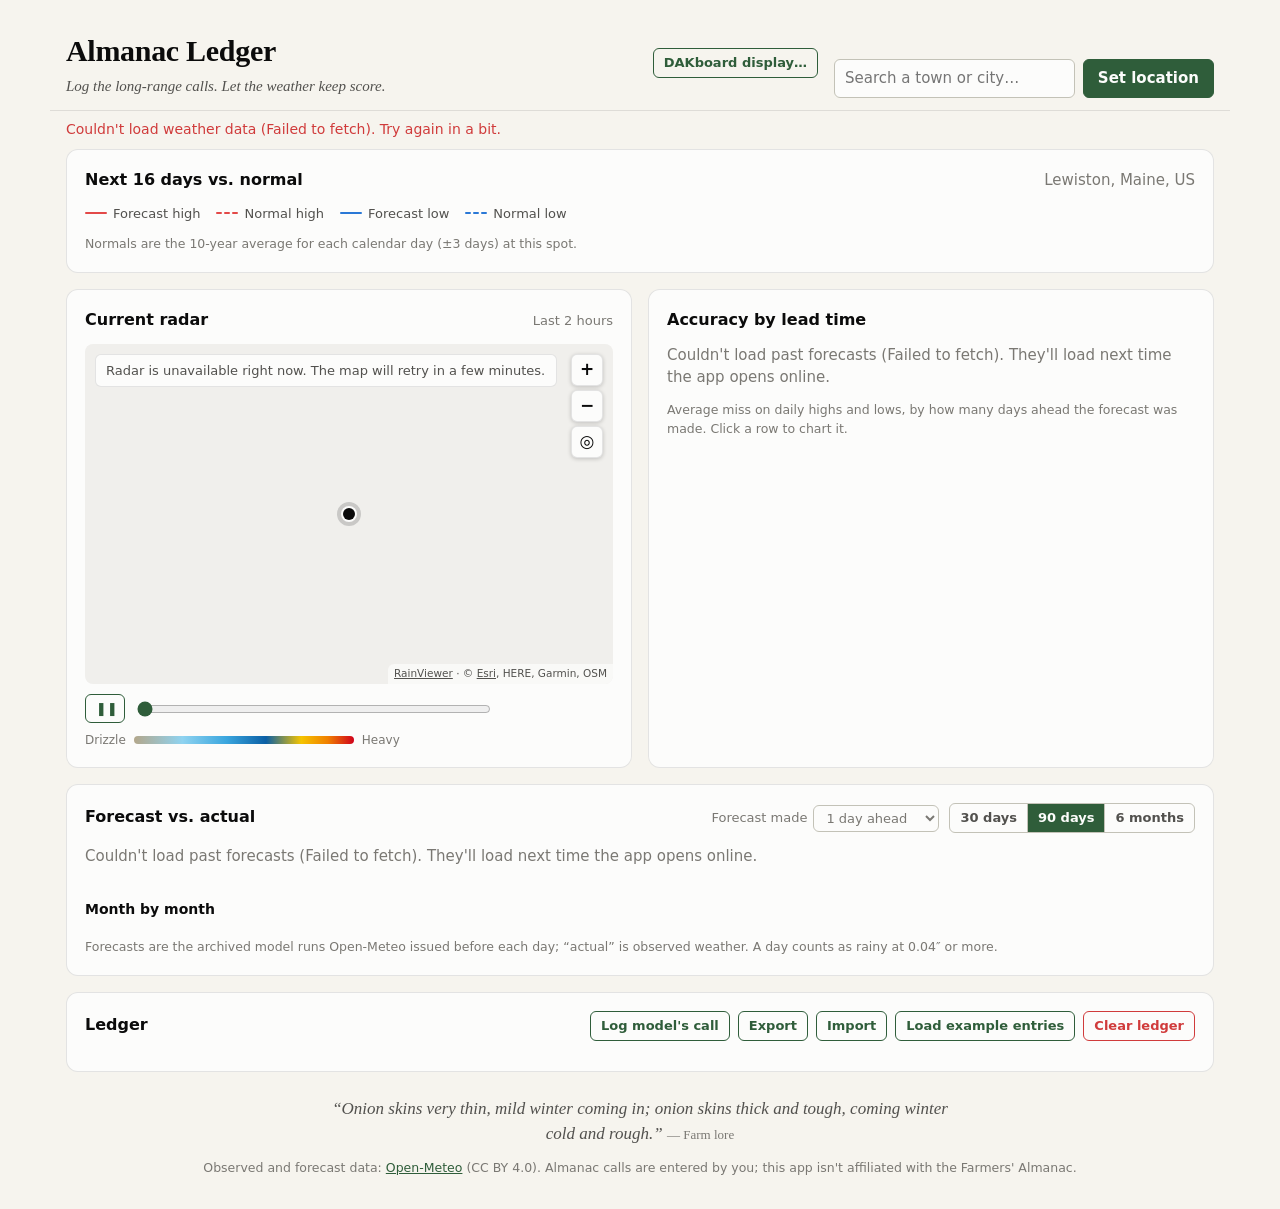
==== index.html @ 578a4329 "Publish site 2026-09-27 01:45" ====
<!doctype html>
<html lang="en">
<head>
  <meta charset="utf-8">
  <meta name="viewport" content="width=device-width, initial-scale=1">
  <title>Almanac Ledger</title>
  <!-- Scripts only from this app; data and images only from the weather, radar and map services it uses. -->
  <meta http-equiv="Content-Security-Policy" content="default-src 'none'; script-src 'self'; style-src 'self' 'unsafe-inline'; img-src 'self' data: https://*.rainviewer.com https://services.arcgisonline.com; connect-src 'self' https://*.open-meteo.com https://api.rainviewer.com; manifest-src 'self'; worker-src 'self'; base-uri 'none'; form-action 'none'; object-src 'none'">
  <meta name="theme-color" content="#2f5d3a">
  <link rel="manifest" href="manifest.webmanifest">
  <link rel="icon" type="image/png" href="icons/favicon-32.png">
  <link rel="stylesheet" href="css/styles.css">
</head>
<body>
  <header class="top">
    <div class="brand">
      <h1>Almanac Ledger</h1>
      <p class="tagline">Log the long-range calls. Let the weather keep score.</p>
    </div>
    <button type="button" id="open-display" class="ghost small top-link">DAKboard display…</button>
    <form id="loc-form" class="loc" autocomplete="off">
      <input id="loc-input" type="search" placeholder="Search a town or city…" aria-label="Location">
      <button type="submit">Set location</button>
      <ul id="loc-results" class="loc-results" hidden></ul>
    </form>
  </header>

  <p id="status" class="status" role="status"></p>

  <main class="grid">
    <section class="card span-2" aria-labelledby="fc-title">
      <div class="card-head">
        <h2 id="fc-title">Next 16 days vs. normal</h2>
        <span id="loc-name" class="muted"></span>
      </div>
      <div id="fc-legend" class="legend"></div>
      <div id="fc-chart" class="chart"></div>
      <p class="fine">Normals are the 10-year average for each calendar day (±3 days) at this spot.</p>
    </section>

    <section class="card" aria-labelledby="radar-title">
      <div class="card-head">
        <h2 id="radar-title">Current radar</h2>
        <span class="muted small">Last 2 hours</span>
      </div>
      <div id="radar"></div>
    </section>

    <section class="card" aria-labelledby="lead-title">
      <div class="card-head">
        <h2 id="lead-title">Accuracy by lead time</h2>
        <span id="lead-range" class="muted small"></span>
      </div>
      <div id="lead-table"></div>
      <p class="fine">Average miss on daily highs and lows, by how many days ahead the forecast was made. Click a row to chart it.</p>
    </section>

    <section class="card span-2" aria-labelledby="va-title">
      <div class="card-head">
        <h2 id="va-title">Forecast vs. actual</h2>
        <div class="va-controls">
          <label class="muted small">Forecast made
            <select id="va-lead" aria-label="Days ahead the forecast was made"></select>
          </label>
          <div class="seg" id="va-range" role="group" aria-label="Time range">
            <button type="button" data-days="30">30 days</button>
            <button type="button" data-days="90">90 days</button>
            <button type="button" data-days="all">6 months</button>
          </div>
        </div>
      </div>
      <div id="va-tiles" class="tiles"></div>
      <div id="va-legend" class="legend"></div>
      <div id="va-chart" class="chart"></div>
      <h3 class="sub-head">Month by month</h3>
      <div id="va-months" class="table-wrap"></div>
      <p class="fine">Forecasts are the archived model runs Open-Meteo issued before each day; “actual” is observed weather. A day counts as rainy at 0.04″ or more.</p>
    </section>

    <section class="card span-2" aria-labelledby="ledger-title">
      <div class="card-head">
        <h2 id="ledger-title">Ledger</h2>
        <div class="head-actions">
          <button type="button" id="log-model" class="ghost small" title="Snapshot the model's current call for days 1–7 and 8–14 so it gets scored later">Log model's call</button>
          <button type="button" id="export" class="ghost small">Export</button>
          <button type="button" id="import" class="ghost small">Import</button>
          <input type="file" id="import-file" accept=".json,application/json" hidden>
          <button type="button" id="load-example" class="ghost small">Load example entries</button>
          <button type="button" id="clear-all" class="ghost small danger">Clear ledger</button>
        </div>
      </div>
      <div id="ledger" class="table-wrap"></div>
    </section>
  </main>

  <footer class="foot">
    <blockquote id="lore" class="lore"></blockquote>
    <p class="fine">Observed and forecast data: <a href="https://open-meteo.com/" target="_blank" rel="noopener">Open-Meteo</a> (CC BY 4.0).
      Almanac calls are entered by you; this app isn't affiliated with the Farmers' Almanac.</p>
  </footer>

  <div id="tooltip" class="tooltip" hidden></div>

  <dialog id="display-dialog" class="dialog" aria-labelledby="dd-title">
    <h2 id="dd-title">DAKboard display</h2>
    <p class="fine">Builds the address for a wall display of <span id="dd-place"></span>. In DAKboard, add a
      <strong>Website/iframe</strong> block to a Custom Screen and paste this address in.</p>
    <fieldset class="dd-panels">
      <legend>Panels</legend>
      <label><input type="checkbox" value="radar" checked> Radar</label>
      <label><input type="checkbox" value="forecast"> Next 16 days</label>
      <label><input type="checkbox" value="accuracy" checked> Forecast accuracy</label>
      <label><input type="checkbox" value="actual" checked> Forecast vs. actual</label>
    </fieldset>
    <div class="dd-grid">
      <label>Background
        <select id="dd-theme">
          <option value="auto">Match system</option>
          <option value="dark" selected>Dark</option>
          <option value="light">Light</option>
          <option value="transparent">See-through (over your DAKboard background)</option>
        </select>
      </label>
      <label>Forecast made
        <select id="dd-lead"></select>
      </label>
      <label>Accuracy period
        <select id="dd-days">
          <option value="14">Last 14 days</option>
          <option value="30" selected>Last 30 days</option>
          <option value="60">Last 60 days</option>
          <option value="90">Last 90 days</option>
        </select>
      </label>
      <label>Radar view
        <select id="dd-zoom">
          <option value="5">Wide</option>
          <option value="6" selected>Regional</option>
          <option value="7">Close</option>
        </select>
      </label>
    </div>
    <label class="dd-url-label">Address
      <textarea id="dd-url" rows="3" readonly spellcheck="false"></textarea>
    </label>
    <p id="dd-note" class="fine"></p>
    <div class="dd-actions">
      <button type="button" id="dd-copy">Copy address</button>
      <button type="button" id="dd-preview" class="ghost">Preview</button>
      <button type="button" id="dd-close" class="ghost">Close</button>
    </div>
  </dialog>

  <script src="js/config.js"></script>
  <script src="js/dates.js"></script>
  <script src="js/weather.js"></script>
  <script src="js/scoring.js"></script>
  <script src="js/chart.js"></script>
  <script src="js/radar.js"></script>
  <script src="js/verify.js"></script>
  <script src="js/app.js"></script>
</body>
</html>
---- css/styles.css ----
:root {
  color-scheme: light;
  --page: #f6f4ee;
  --surface: #fcfcfb;
  --text-1: #0b0b0b;
  --text-2: #52514e;
  --muted: #7a7873;
  --grid: #e1e0d9;
  --axis: #c3c2b7;
  --border: rgba(11, 11, 11, 0.10);
  --accent: #2f5d3a;
  --s1: #2a78d6; /* Farmers' Almanac */
  --s2: #eb6834; /* My call */
  --s3: #1baf7a; /* Folklore */
  --s4: #eda100; /* Model */
  --warm: #e34948;
  --cool: #2a78d6;
  --wet: #199e70;
  --dry: #c98500;
  --good: #006300;
  --bad: #d03b3b;
  --neutral: #f0efec;
}
@media (prefers-color-scheme: dark) {
  :root:not([data-theme="light"]) {
    color-scheme: dark;
    --page: #0d0d0d;
    --surface: #1a1a19;
    --text-1: #ffffff;
    --text-2: #c3c2b7;
    --muted: #898781;
    --grid: #2c2c2a;
    --axis: #383835;
    --border: rgba(255, 255, 255, 0.10);
    --accent: #7fbf8c;
    --s1: #3987e5;
    --s2: #d95926;
    --s3: #199e70;
    --s4: #c98500;
    --warm: #e66767;
    --cool: #3987e5;
    --wet: #199e70;
    --dry: #c98500;
    --good: #0ca30c;
    --bad: #e66767;
    --neutral: #383835;
  }
}
:root[data-theme="dark"] {
  color-scheme: dark;
  --page: #0d0d0d;
  --surface: #1a1a19;
  --text-1: #ffffff;
  --text-2: #c3c2b7;
  --muted: #898781;
  --grid: #2c2c2a;
  --axis: #383835;
  --border: rgba(255, 255, 255, 0.10);
  --accent: #7fbf8c;
  --s1: #3987e5;
  --s2: #d95926;
  --s3: #199e70;
  --s4: #c98500;
  --warm: #e66767;
  --cool: #3987e5;
  --wet: #199e70;
  --dry: #c98500;
  --good: #0ca30c;
  --bad: #e66767;
  --neutral: #383835;
}

* { box-sizing: border-box; }
body {
  margin: 0;
  background: var(--page);
  color: var(--text-1);
  font: 15px/1.5 system-ui, -apple-system, "Segoe UI", sans-serif;
}
a { color: var(--accent); }
h1, h2, h3 { margin: 0; }
h1 { font-family: Georgia, "Times New Roman", serif; font-size: 30px; letter-spacing: -0.01em; }
h2 { font-size: 16px; }
h3 { font-size: 14px; }
.muted { color: var(--muted); }
.small { font-size: 13px; }
.fine { color: var(--muted); font-size: 12.5px; margin: 12px 0 0; }
.nowrap { white-space: nowrap; }

/* Header */
.top {
  display: flex; flex-wrap: wrap; gap: 16px; align-items: flex-end; justify-content: space-between;
  max-width: 1180px; margin: 0 auto; padding: 28px 16px 12px;
  border-bottom: 1px solid var(--border);
}
.tagline { margin: 2px 0 0; color: var(--text-2); font-style: italic; font-family: Georgia, serif; }
.loc { position: relative; display: flex; gap: 8px; flex: 0 1 380px; }
.loc input { flex: 1; min-width: 0; }
.loc-results {
  position: absolute; top: calc(100% + 4px); left: 0; right: 0; z-index: 10;
  list-style: none; margin: 0; padding: 4px;
  background: var(--surface); border: 1px solid var(--border); border-radius: 8px;
  box-shadow: 0 8px 24px rgba(0, 0, 0, 0.12);
}
.loc-results li { padding: 0; }
.loc-results li.muted { padding: 6px 10px; }
.loc-results button { width: 100%; text-align: left; background: none; color: var(--text-1); border: 0; padding: 6px 10px; }
.loc-results button:hover { background: var(--neutral); }

/* Controls */
input, select, button { font: inherit; color: inherit; }
input, select {
  padding: 7px 10px; border-radius: 6px;
  border: 1px solid var(--axis); background: var(--surface); width: 100%;
}
button {
  padding: 7px 14px; border-radius: 6px; border: 1px solid var(--accent);
  background: var(--accent); color: var(--surface); cursor: pointer; font-weight: 600;
}
button.ghost { background: transparent; color: var(--accent); }
button.small { padding: 4px 10px; font-size: 13px; }
button.danger { border-color: var(--bad); color: var(--bad); }
button.icon { background: none; border: 0; color: var(--muted); font-size: 18px; line-height: 1; padding: 2px 6px; }
button.icon:hover { color: var(--bad); }
button:focus-visible, input:focus-visible, select:focus-visible { outline: 2px solid var(--accent); outline-offset: 2px; }

.status { max-width: 1180px; margin: 0 auto; padding: 8px 16px 0; min-height: 30px; color: var(--text-2); font-size: 14px; }
.status.error { color: var(--bad); }

/* Layout */
.grid {
  max-width: 1180px; margin: 0 auto; padding: 8px 16px 24px;
  display: grid; grid-template-columns: repeat(2, minmax(0, 1fr)); gap: 16px;
}
.span-2 { grid-column: span 2; }
.card {
  background: var(--surface); border: 1px solid var(--border); border-radius: 12px; padding: 18px;
  min-width: 0;
}
.card > h2, .card-head { margin-bottom: 12px; }
.card-head { display: flex; flex-wrap: wrap; gap: 8px; justify-content: space-between; align-items: baseline; }
.head-actions { display: flex; flex-wrap: wrap; gap: 8px; }

/* Chart */
.legend { display: flex; flex-wrap: wrap; gap: 6px 16px; font-size: 13px; color: var(--text-2); margin-bottom: 6px; }
.key { display: inline-flex; align-items: center; gap: 6px; }
.chart { width: 100%; }
.chart svg { display: block; width: 100%; height: auto; }
.chart .grid { stroke: var(--grid); stroke-width: 1; }
.chart .tick { fill: var(--muted); font-size: 11px; font-variant-numeric: tabular-nums; }
.chart .end-label { fill: var(--text-2); font-size: 12px; font-weight: 600; }
.chart .cross { stroke: var(--axis); stroke-width: 1; }
.chart .dot { stroke: var(--surface); stroke-width: 2; }
.tooltip {
  position: fixed; z-index: 20; pointer-events: none;
  background: var(--surface); color: var(--text-1); border: 1px solid var(--border); border-radius: 8px;
  padding: 8px 10px; font-size: 13px; box-shadow: 0 6px 20px rgba(0, 0, 0, 0.15); min-width: 180px;
}

/* Radar */
.radar-map {
  position: relative; height: 340px; overflow: hidden; border-radius: 8px;
  background: var(--neutral); cursor: grab; touch-action: none; user-select: none;
}
.radar-map.dragging { cursor: grabbing; }
.radar-pane, .radar-layer { position: absolute; inset: 0; }
.radar-layer img { position: absolute; width: 256px; height: 256px; max-width: none; }
.radar-frame { opacity: 0; }
.radar-frame.on { opacity: 0.8; }
.radar-pin {
  position: absolute; width: 12px; height: 12px; margin: -6px 0 0 -6px; border-radius: 50%;
  background: var(--text-1); box-shadow: 0 0 0 2px var(--surface), 0 0 0 6px rgba(127, 127, 127, 0.35);
}
.radar-zoom { position: absolute; top: 10px; right: 10px; display: flex; flex-direction: column; gap: 4px; }
.radar-zoom button {
  width: 32px; height: 32px; padding: 0; font-size: 17px; line-height: 1;
  background: var(--surface); color: var(--text-1); border: 1px solid var(--border);
  box-shadow: 0 1px 4px rgba(0, 0, 0, 0.2);
}
.radar-attrib {
  position: absolute; right: 0; bottom: 0; padding: 2px 6px; font-size: 10.5px; white-space: nowrap;
  background: color-mix(in srgb, var(--surface) 80%, transparent); color: var(--text-2); border-top-left-radius: 6px;
}
.radar-attrib a { color: inherit; }
.radar-note {
  position: absolute; left: 10px; right: 56px; top: 10px; margin: 0; padding: 6px 10px; font-size: 13px;
  background: var(--surface); color: var(--text-2); border-radius: 6px; border: 1px solid var(--border);
}
.radar-bar { display: flex; align-items: center; gap: 10px; margin-top: 10px; }
.radar-bar input[type=range] { flex: 1; padding: 0; border: 0; background: none; accent-color: var(--accent); }
.radar-play { width: 40px; flex: none; }
.radar-time { flex: none; min-width: 110px; text-align: right; font-variant-numeric: tabular-nums; }
.radar-legend { display: flex; align-items: center; gap: 8px; margin-top: 8px; font-size: 12px; color: var(--muted); }
.radar-legend .ramp {
  flex: 1; max-width: 220px; height: 8px; border-radius: 4px;
  /* Sampled from RainViewer's "Universal Blue" tiles: tan drizzle → blues → yellow → red */
  background: linear-gradient(90deg, #b3a78b, #8fd3f0 22%, #3aa6de 42%, #0b5fa5 60%, #f5c400 76%, #f08000 88%, #d0021b);
}
.radar-map:focus-visible { outline: 2px solid var(--accent); outline-offset: 2px; }

/* Source chips (ledger) */
.src { display: inline-flex; align-items: center; gap: 7px; white-space: nowrap; }
.src i { width: 10px; height: 10px; border-radius: 3px; display: inline-block; flex: none; }

/* Accuracy by lead time */
.lead-row {
  display: grid; grid-template-columns: 96px 1fr 52px; align-items: center; gap: 2px 10px;
  width: 100%; padding: 7px 8px; margin: 0; text-align: left; font-weight: 400;
  background: none; color: var(--text-1); border: 0; border-radius: 6px;
}
.lead-row:hover { background: var(--neutral); }
.lead-row.on { background: var(--neutral); box-shadow: inset 3px 0 0 var(--accent); }
.lead-name { font-size: 13px; white-space: nowrap; }
.lead-bar { position: relative; height: 10px; background: var(--neutral); border-radius: 5px; }
.lead-row.on .lead-bar, .lead-row:hover .lead-bar { background: var(--surface); }
.lead-bar i { position: absolute; left: 0; top: 0; bottom: 0; border-radius: 5px; background: var(--s1); }
.lead-row strong { font-variant-numeric: tabular-nums; text-align: right; }
.lead-row .small { grid-column: 2 / -1; white-space: nowrap; }

/* Forecast vs. actual */
.va-controls { display: flex; flex-wrap: wrap; align-items: center; gap: 10px; }
.va-controls label { display: inline-flex; align-items: center; gap: 6px; }
.va-controls select { width: auto; padding: 4px 8px; }
.seg { display: inline-flex; border: 1px solid var(--axis); border-radius: 6px; overflow: hidden; }
.seg button {
  background: none; color: var(--text-2); border: 0; border-radius: 0; padding: 4px 10px; font-size: 13px; font-weight: 600;
}
.seg button + button { border-left: 1px solid var(--axis); }
.seg button[aria-pressed="true"] { background: var(--accent); color: var(--surface); }
.tiles { display: grid; grid-template-columns: repeat(auto-fit, minmax(118px, 1fr)); gap: 10px; margin-bottom: 14px; }
.tile { display: flex; flex-direction: column; gap: 2px; padding: 10px 12px; border: 1px solid var(--grid); border-radius: 8px; }
.tile-label { font-size: 12px; color: var(--muted); }
.tile-value { font-size: 22px; font-weight: 700; }
.tile-detail { font-size: 12px; color: var(--text-2); }
.sub-head { margin: 18px 0 6px; font-size: 14px; }
table.num td:not(:first-child), table.num th:not(:first-child) { text-align: right; font-variant-numeric: tabular-nums; }
table.num td { padding: 6px 8px; }

/* Ledger */
.table-wrap { overflow-x: auto; }
table { width: 100%; border-collapse: collapse; font-size: 13.5px; }
th { text-align: left; color: var(--muted); font-weight: 600; font-size: 12px; border-bottom: 1px solid var(--axis); padding: 6px 8px; }
td { border-bottom: 1px solid var(--grid); padding: 8px; vertical-align: top; }
.badge { display: inline-block; white-space: nowrap; font-size: 12px; font-weight: 600; padding: 2px 8px; border-radius: 999px; background: var(--neutral); color: var(--text-2); }
.badge.good { color: var(--good); }
.badge.bad { color: var(--bad); }
.badge.part { color: var(--text-1); }
.badge.live { color: var(--accent); }
.empty-note { color: var(--muted); margin: 0; }

/* Footer */
.foot { max-width: 1180px; margin: 0 auto; padding: 0 16px 32px; text-align: center; }
.lore { margin: 0 auto; max-width: 640px; font-family: Georgia, serif; font-style: italic; color: var(--text-2); font-size: 17px; }
.lore cite { font-style: normal; font-size: 13px; color: var(--muted); }

@media (max-width: 760px) {
  .grid { grid-template-columns: minmax(0, 1fr); }
  .span-2 { grid-column: auto; }
  .loc { flex-basis: 100%; }
  h1 { font-size: 26px; }
}

/* DAKboard display setup */
.top-link { align-self: center; margin-left: auto; }
.dialog {
  width: min(560px, calc(100vw - 32px)); padding: 20px 22px; border: 1px solid var(--border); border-radius: 12px;
  background: var(--surface); color: var(--text-1); box-shadow: 0 20px 60px rgba(0, 0, 0, 0.35);
}
.dialog::backdrop { background: rgba(0, 0, 0, 0.45); }
.dialog h2 { margin-bottom: 4px; }
.dd-panels { border: 1px solid var(--grid); border-radius: 8px; padding: 8px 12px 10px; margin: 12px 0; display: flex; flex-wrap: wrap; gap: 6px 18px; }
.dd-panels legend { font-size: 12px; color: var(--muted); padding: 0 4px; }
.dd-panels label { display: inline-flex; align-items: center; gap: 6px; font-size: 14px; }
.dd-panels input { width: auto; }
.dd-grid { display: grid; grid-template-columns: 1fr 1fr; gap: 10px 12px; }
.dd-grid label, .dd-url-label { display: flex; flex-direction: column; gap: 4px; font-size: 13px; color: var(--text-2); }
.dd-url-label { margin-top: 12px; }
.dd-url-label textarea {
  font: 12px/1.4 ui-monospace, Consolas, monospace; resize: none; padding: 8px 10px; border-radius: 6px;
  border: 1px solid var(--axis); background: var(--page); color: var(--text-1); word-break: break-all;
}
.dd-actions { display: flex; gap: 8px; justify-content: flex-end; margin-top: 12px; }
button:disabled { opacity: 0.45; cursor: not-allowed; }
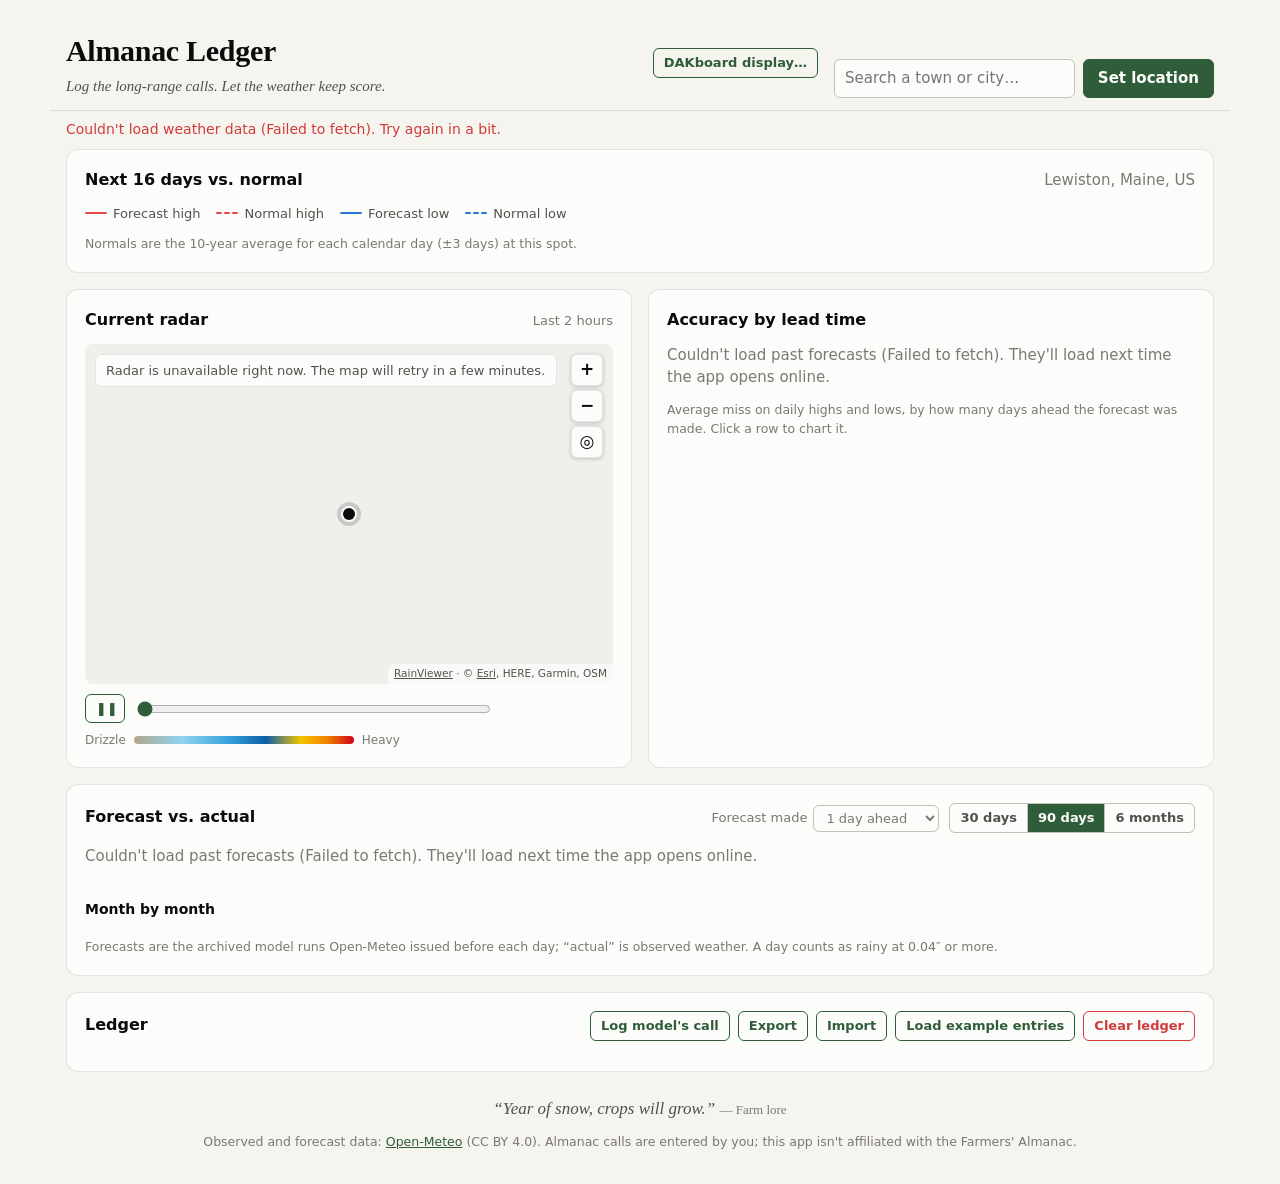
==== commit 25c40d8d: "Publish site 2026-09-28 23:06" ====
--- a/index.html
+++ b/index.html
@@ -104,14 +104,8 @@
   <dialog id="display-dialog" class="dialog" aria-labelledby="dd-title">
     <h2 id="dd-title">DAKboard display</h2>
     <p class="fine">Builds the address for a wall display of <span id="dd-place"></span>. In DAKboard, add a
-      <strong>Website/iframe</strong> block to a Custom Screen and paste this address in.</p>
-    <fieldset class="dd-panels">
-      <legend>Panels</legend>
-      <label><input type="checkbox" value="radar" checked> Radar</label>
-      <label><input type="checkbox" value="forecast"> Next 16 days</label>
-      <label><input type="checkbox" value="accuracy" checked> Forecast accuracy</label>
-      <label><input type="checkbox" value="actual" checked> Forecast vs. actual</label>
-    </fieldset>
+      <strong>Website/iframe</strong> block to a Custom Screen and paste this address in. The display shows two panels:
+      the looping radar, and forecast vs. actual for the last 30 days.</p>
     <div class="dd-grid">
       <label>Background
         <select id="dd-theme">
@@ -123,14 +117,6 @@
       </label>
       <label>Forecast made
         <select id="dd-lead"></select>
-      </label>
-      <label>Accuracy period
-        <select id="dd-days">
-          <option value="14">Last 14 days</option>
-          <option value="30" selected>Last 30 days</option>
-          <option value="60">Last 60 days</option>
-          <option value="90">Last 90 days</option>
-        </select>
       </label>
       <label>Radar view
         <select id="dd-zoom">
--- a/css/styles.css
+++ b/css/styles.css
@@ -268,10 +268,6 @@
 }
 .dialog::backdrop { background: rgba(0, 0, 0, 0.45); }
 .dialog h2 { margin-bottom: 4px; }
-.dd-panels { border: 1px solid var(--grid); border-radius: 8px; padding: 8px 12px 10px; margin: 12px 0; display: flex; flex-wrap: wrap; gap: 6px 18px; }
-.dd-panels legend { font-size: 12px; color: var(--muted); padding: 0 4px; }
-.dd-panels label { display: inline-flex; align-items: center; gap: 6px; font-size: 14px; }
-.dd-panels input { width: auto; }
 .dd-grid { display: grid; grid-template-columns: 1fr 1fr; gap: 10px 12px; }
 .dd-grid label, .dd-url-label { display: flex; flex-direction: column; gap: 4px; font-size: 13px; color: var(--text-2); }
 .dd-url-label { margin-top: 12px; }
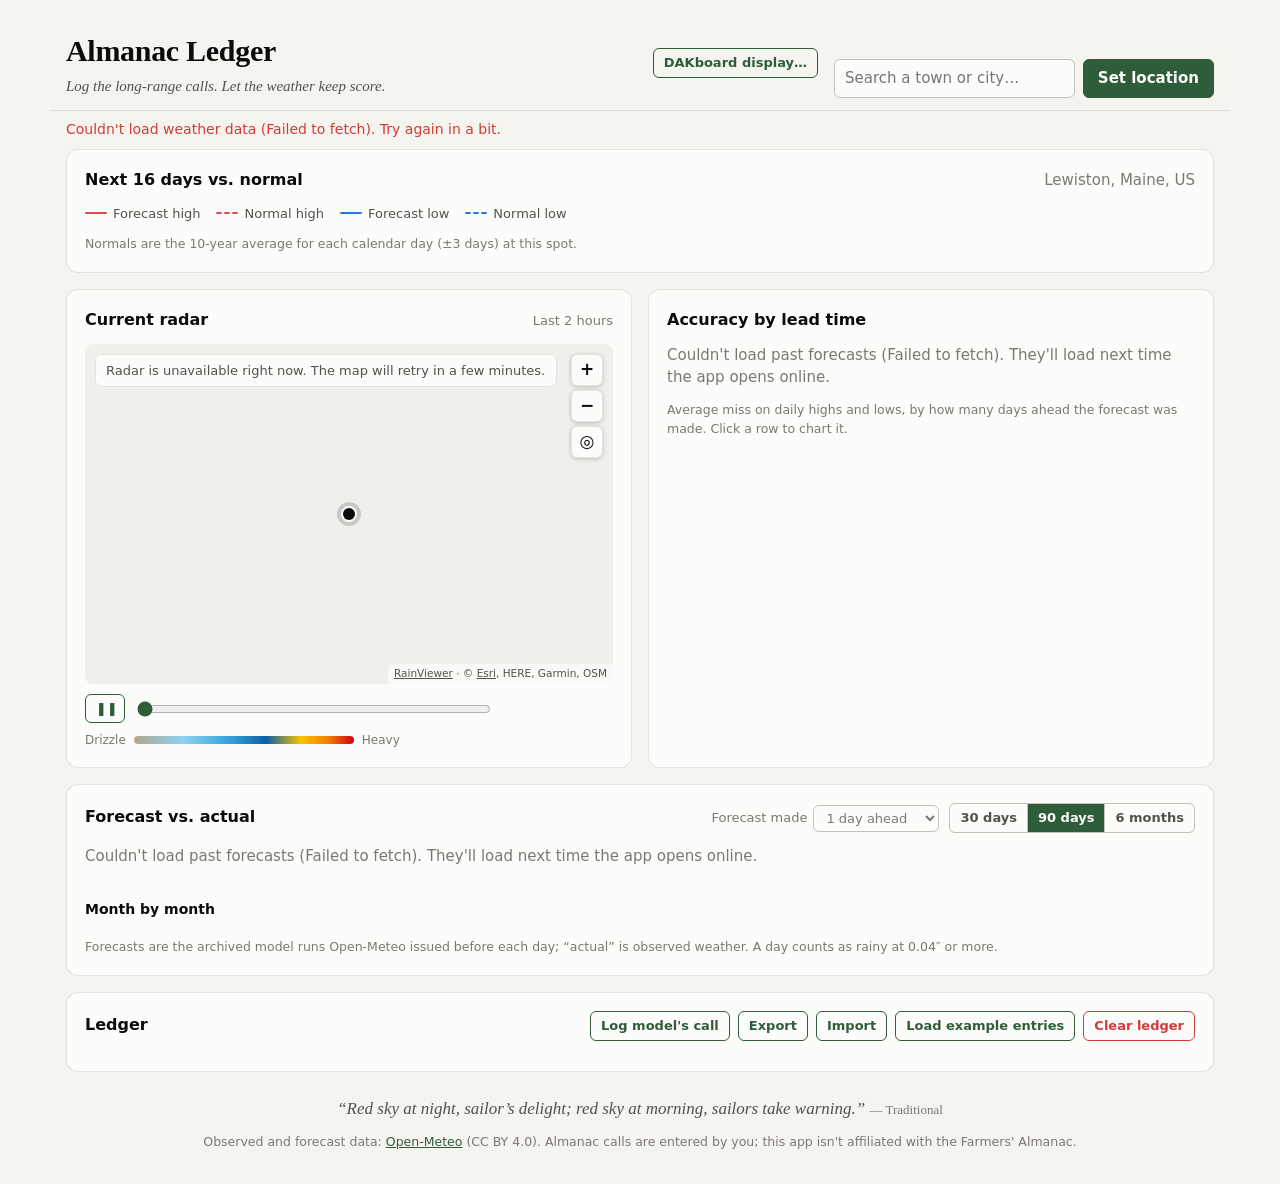
==== commit 08597c7f: "Publish site 2026-09-28 23:08" ====
--- a/index.html
+++ b/index.html
@@ -105,7 +105,7 @@
     <h2 id="dd-title">DAKboard display</h2>
     <p class="fine">Builds the address for a wall display of <span id="dd-place"></span>. In DAKboard, add a
       <strong>Website/iframe</strong> block to a Custom Screen and paste this address in. The display shows two panels:
-      the looping radar, and forecast vs. actual for the last 30 days.</p>
+      the looping radar, and forecast accuracy for the last 30 days.</p>
     <div class="dd-grid">
       <label>Background
         <select id="dd-theme">
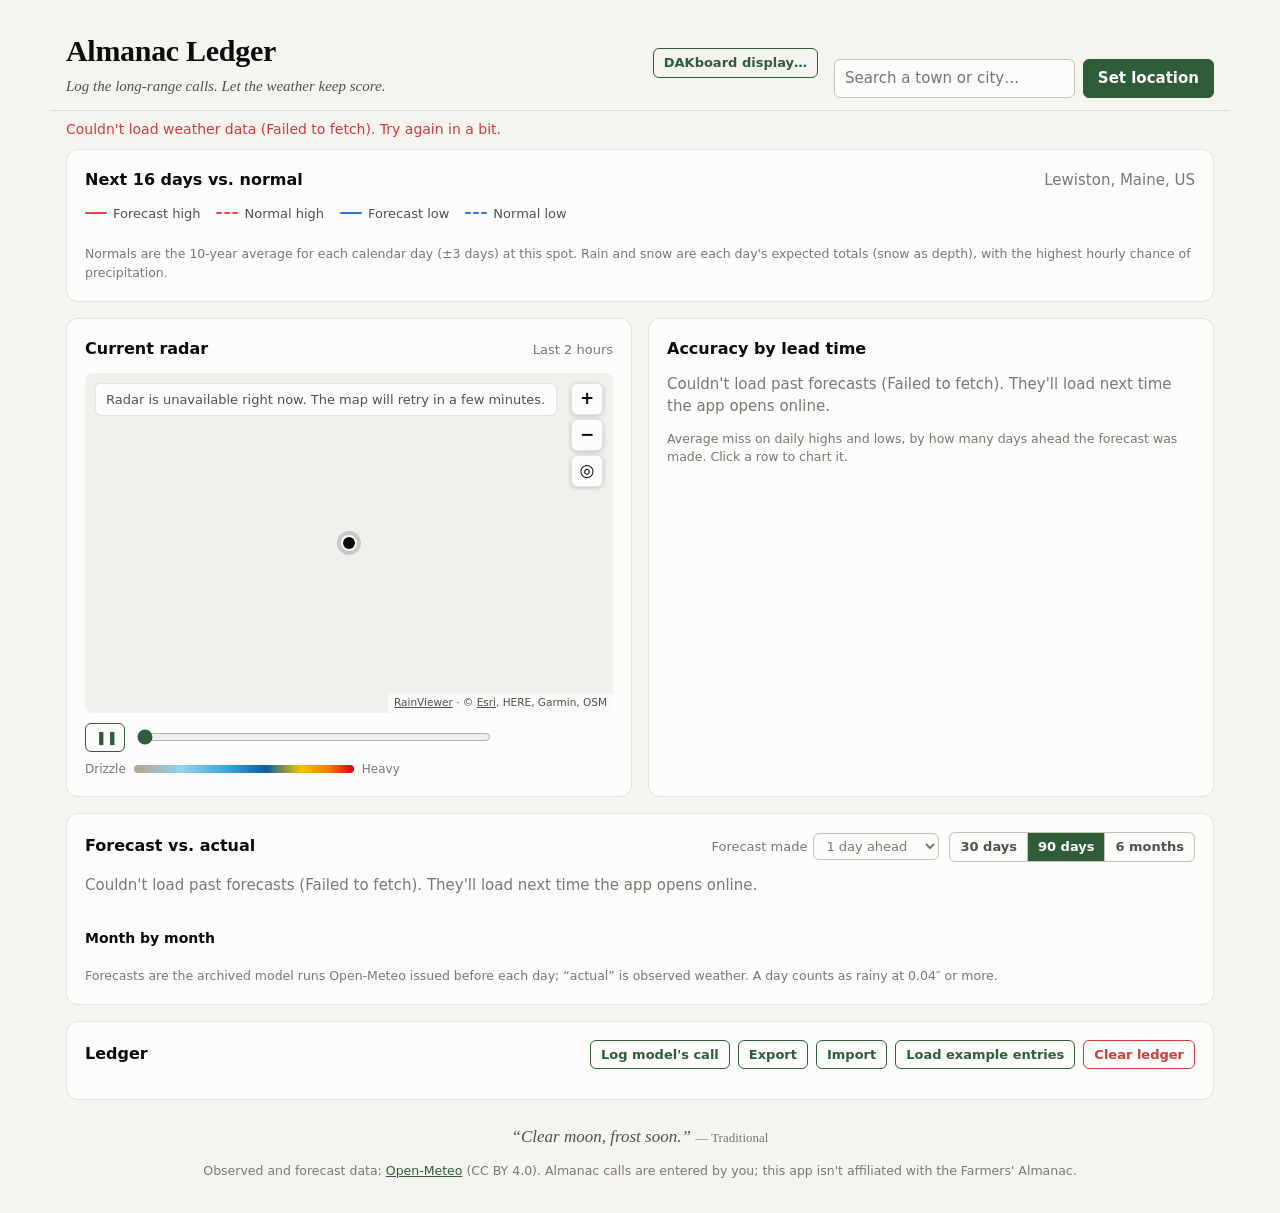
==== commit 1a0459a8: "Publish site 2026-09-29 13:43" ====
--- a/index.html
+++ b/index.html
@@ -35,7 +35,9 @@
       </div>
       <div id="fc-legend" class="legend"></div>
       <div id="fc-chart" class="chart"></div>
-      <p class="fine">Normals are the 10-year average for each calendar day (±3 days) at this spot.</p>
+      <div id="fc-precip" class="fc-precip" role="table" aria-label="Expected rain and snow by day"></div>
+      <p class="fine">Normals are the 10-year average for each calendar day (±3 days) at this spot. Rain and snow are each day's expected
+        totals (snow as depth), with the highest hourly chance of precipitation.</p>
     </section>
 
     <section class="card" aria-labelledby="radar-title">
--- a/css/styles.css
+++ b/css/styles.css
@@ -151,6 +151,18 @@
 .chart .end-label { fill: var(--text-2); font-size: 12px; font-weight: 600; }
 .chart .cross { stroke: var(--axis); stroke-width: 1; }
 .chart .dot { stroke: var(--surface); stroke-width: 2; }
+
+/* Rain and snow by day, under the 16-day chart: a label column, then one column per day */
+.fc-precip { margin-top: 10px; display: grid; gap: 3px; font-size: 12px; font-variant-numeric: tabular-nums; }
+.pc-row { display: grid; grid-template-columns: 52px repeat(16, minmax(0, 1fr)); gap: 3px; align-items: stretch; }
+.pc-label { color: var(--muted); font-size: 11px; align-self: center; }
+.pc-head { text-align: center; font-weight: 600; color: var(--text-2); font-size: 11px; line-height: 1.2; }
+.pc-head span { display: block; font-weight: 400; color: var(--muted); }
+.pc-cell { text-align: center; padding: 3px 0; border-radius: 4px; }
+/* Tint by amount: --amt runs 0 to 1 (a half inch of rain, or 4 inches of snow, is full strength). */
+.pc-cell.rain { background: color-mix(in srgb, var(--cool) calc(var(--amt, 0) * 55%), transparent); }
+.pc-cell.snow { background: color-mix(in srgb, #9fb6d9 calc(var(--amt, 0) * 60%), transparent); }
+
 .tooltip {
   position: fixed; z-index: 20; pointer-events: none;
   background: var(--surface); color: var(--text-1); border: 1px solid var(--border); border-radius: 8px;
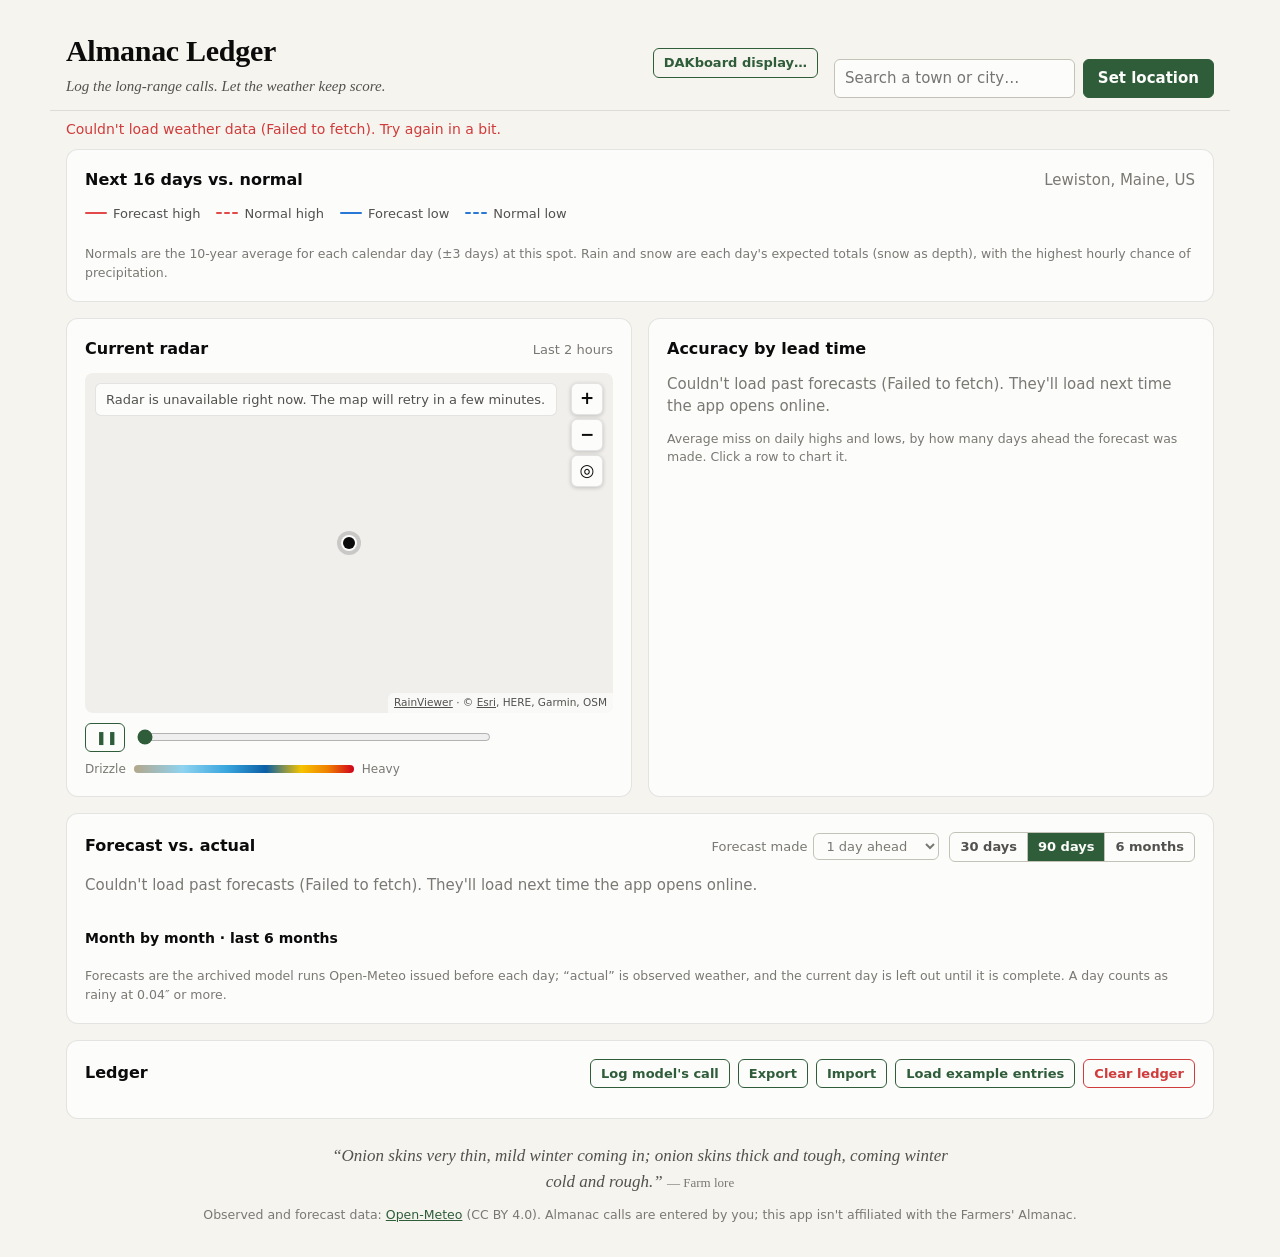
==== commit e59320c5: "Fix forecast scoring and phone layout Score accuracy against observed archive days instead of the fo" ====
--- a/index.html
+++ b/index.html
@@ -74,9 +74,9 @@
       <div id="va-tiles" class="tiles"></div>
       <div id="va-legend" class="legend"></div>
       <div id="va-chart" class="chart"></div>
-      <h3 class="sub-head">Month by month</h3>
+      <h3 class="sub-head">Month by month · last 6 months</h3>
       <div id="va-months" class="table-wrap"></div>
-      <p class="fine">Forecasts are the archived model runs Open-Meteo issued before each day; “actual” is observed weather. A day counts as rainy at 0.04″ or more.</p>
+      <p class="fine">Forecasts are the archived model runs Open-Meteo issued before each day; “actual” is observed weather, and the current day is left out until it is complete. A day counts as rainy at 0.04″ or more.</p>
     </section>
 
     <section class="card span-2" aria-labelledby="ledger-title">
--- a/css/styles.css
+++ b/css/styles.css
@@ -144,18 +144,26 @@
 /* Chart */
 .legend { display: flex; flex-wrap: wrap; gap: 6px 16px; font-size: 13px; color: var(--text-2); margin-bottom: 6px; }
 .key { display: inline-flex; align-items: center; gap: 6px; }
-.chart { width: 100%; }
-.chart svg { display: block; width: 100%; height: auto; }
+.chart { width: 100%; min-width: 0; }
+.chart svg { display: block; width: 100%; max-width: 100%; height: auto; }
 .chart .grid { stroke: var(--grid); stroke-width: 1; }
 .chart .tick { fill: var(--muted); font-size: 11px; font-variant-numeric: tabular-nums; }
 .chart .end-label { fill: var(--text-2); font-size: 12px; font-weight: 600; }
 .chart .cross { stroke: var(--axis); stroke-width: 1; }
 .chart .dot { stroke: var(--surface); stroke-width: 2; }
 
-/* Rain and snow by day, under the 16-day chart: a label column, then one column per day */
-.fc-precip { margin-top: 10px; display: grid; gap: 3px; font-size: 12px; font-variant-numeric: tabular-nums; }
-.pc-row { display: grid; grid-template-columns: 52px repeat(16, minmax(0, 1fr)); gap: 3px; align-items: stretch; }
-.pc-label { color: var(--muted); font-size: 11px; align-self: center; }
+/* Rain and snow by day, under the 16-day chart: a label column, then one column per day.
+   Columns keep a readable width and the row scrolls sideways on a phone. */
+.fc-precip {
+  margin-top: 10px; display: grid; gap: 3px; font-size: 12px; font-variant-numeric: tabular-nums;
+  overflow-x: auto; min-width: 0; max-width: 100%; -webkit-overflow-scrolling: touch;
+}
+.pc-row { display: flex; gap: 3px; align-items: stretch; min-width: 100%; width: max-content; }
+.pc-label {
+  flex: 0 0 52px; position: sticky; left: 0; z-index: 1; background: var(--surface);
+  display: flex; align-items: center; color: var(--muted); font-size: 11px;
+}
+.pc-head, .pc-cell { flex: 1 0 44px; min-width: 44px; }
 .pc-head { text-align: center; font-weight: 600; color: var(--text-2); font-size: 11px; line-height: 1.2; }
 .pc-head span { display: block; font-weight: 400; color: var(--muted); }
 .pc-cell { text-align: center; padding: 3px 0; border-radius: 4px; }
@@ -216,7 +224,7 @@
 
 /* Accuracy by lead time */
 .lead-row {
-  display: grid; grid-template-columns: 96px 1fr 52px; align-items: center; gap: 2px 10px;
+  display: grid; grid-template-columns: auto minmax(0, 1fr) auto; align-items: center; gap: 2px 10px;
   width: 100%; padding: 7px 8px; margin: 0; text-align: left; font-weight: 400;
   background: none; color: var(--text-1); border: 0; border-radius: 6px;
 }
@@ -227,7 +235,7 @@
 .lead-row.on .lead-bar, .lead-row:hover .lead-bar { background: var(--surface); }
 .lead-bar i { position: absolute; left: 0; top: 0; bottom: 0; border-radius: 5px; background: var(--s1); }
 .lead-row strong { font-variant-numeric: tabular-nums; text-align: right; }
-.lead-row .small { grid-column: 2 / -1; white-space: nowrap; }
+.lead-row .small { grid-column: 2 / -1; }
 
 /* Forecast vs. actual */
 .va-controls { display: flex; flex-wrap: wrap; align-items: center; gap: 10px; }
@@ -270,12 +278,23 @@
   .span-2 { grid-column: auto; }
   .loc { flex-basis: 100%; }
   h1 { font-size: 26px; }
+  /* 16px keeps iOS from zooming the page when a field is focused. */
+  input, select, textarea { font-size: 16px; }
+  .radar-map { height: 260px; }
+  .radar-zoom button { width: 44px; height: 44px; }
+  button.icon { min-width: 44px; min-height: 44px; }
+  .loc-results button { padding: 12px 10px; }
+  .radar-time { min-width: 0; }
+  .dd-grid { grid-template-columns: 1fr; }
+  .dd-actions { flex-wrap: wrap; }
+  .dd-actions button { flex: 1 1 auto; }
 }
 
 /* DAKboard display setup */
 .top-link { align-self: center; margin-left: auto; }
 .dialog {
-  width: min(560px, calc(100vw - 32px)); padding: 20px 22px; border: 1px solid var(--border); border-radius: 12px;
+  width: min(560px, calc(100vw - 32px)); max-height: calc(100vh - 24px); max-height: calc(100dvh - 24px);
+  overflow: auto; padding: 20px 22px; border: 1px solid var(--border); border-radius: 12px;
   background: var(--surface); color: var(--text-1); box-shadow: 0 20px 60px rgba(0, 0, 0, 0.35);
 }
 .dialog::backdrop { background: rgba(0, 0, 0, 0.45); }
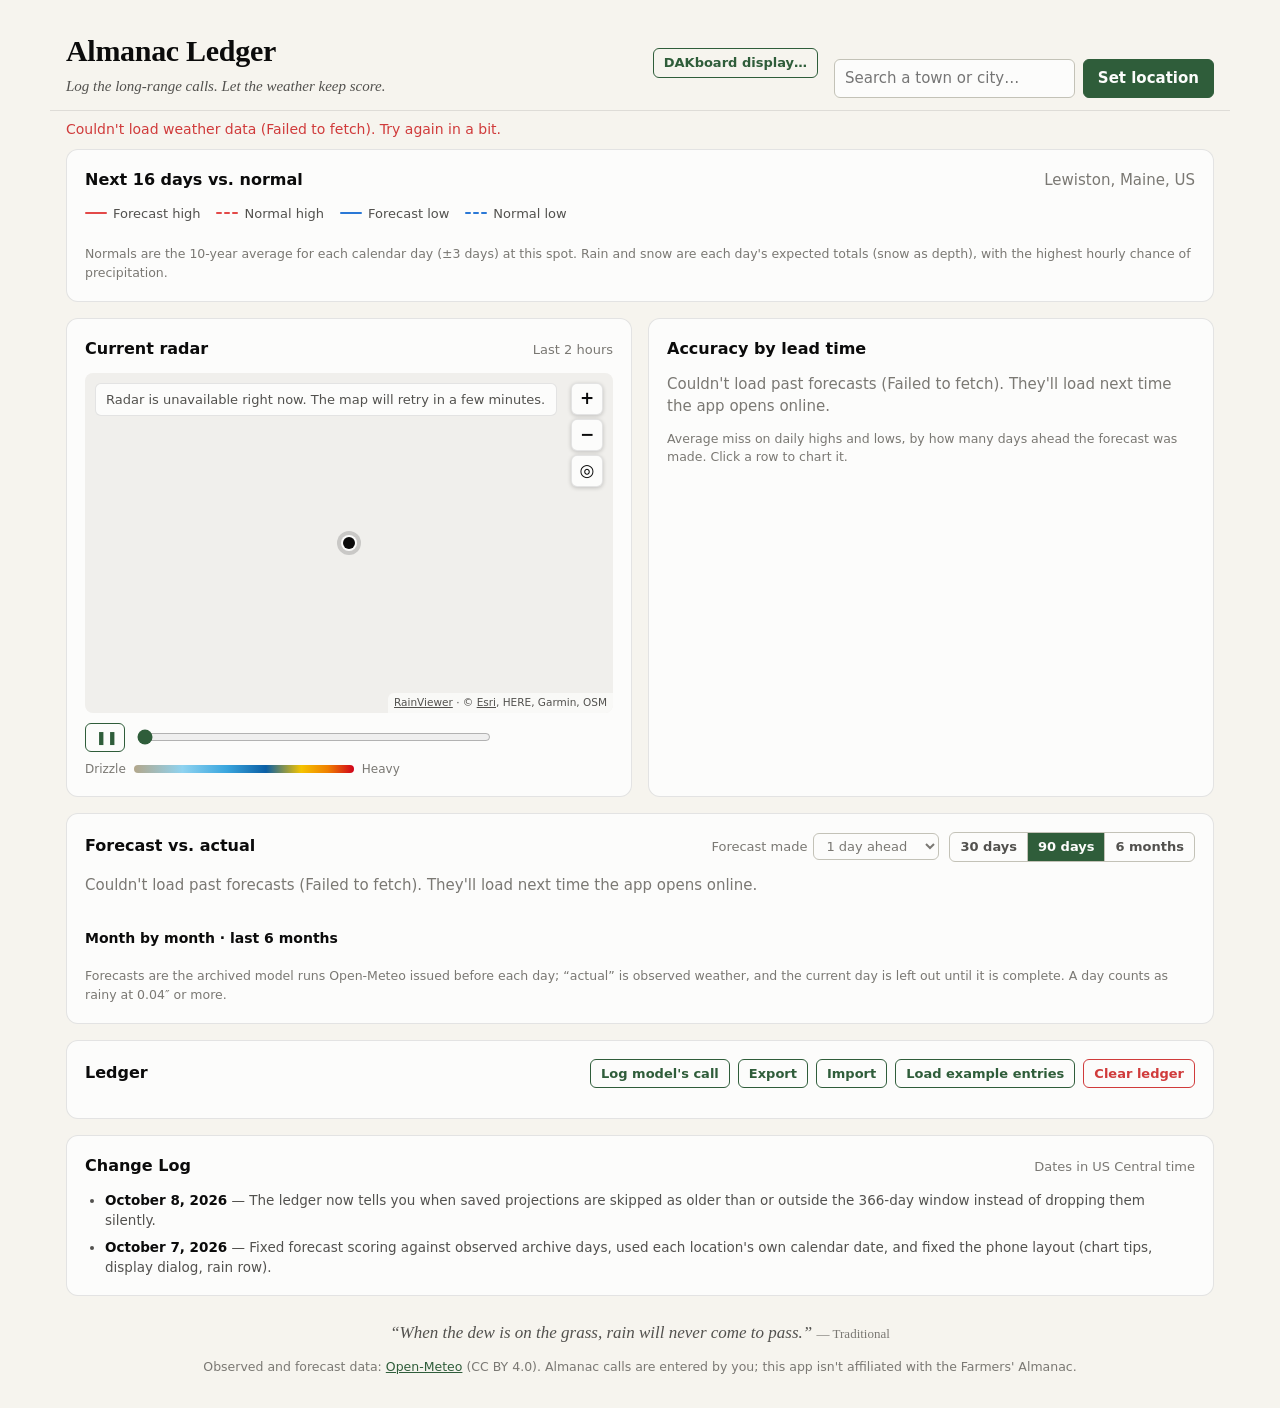
==== commit f144a2b1: "Tell users when saved projections are skipped, add Change Log Boot-time validation still drops saved" ====
--- a/index.html
+++ b/index.html
@@ -91,7 +91,19 @@
           <button type="button" id="clear-all" class="ghost small danger">Clear ledger</button>
         </div>
       </div>
+      <p id="ledger-notice" class="notice" role="status" hidden></p>
       <div id="ledger" class="table-wrap"></div>
+    </section>
+
+    <section class="card span-2" aria-labelledby="changelog-title">
+      <div class="card-head">
+        <h2 id="changelog-title">Change Log</h2>
+        <span class="muted small">Dates in US Central time</span>
+      </div>
+      <ul class="changelog">
+        <li><strong>October 8, 2026</strong> — The ledger now tells you when saved projections are skipped as older than or outside the 366-day window instead of dropping them silently.</li>
+        <li><strong>October 7, 2026</strong> — Fixed forecast scoring against observed archive days, used each location's own calendar date, and fixed the phone layout (chart tips, display dialog, rain row).</li>
+      </ul>
     </section>
   </main>
 
--- a/css/styles.css
+++ b/css/styles.css
@@ -268,6 +268,22 @@
 .badge.live { color: var(--accent); }
 .empty-note { color: var(--muted); margin: 0; }
 
+/* Non-blocking banner for skipped saved projections; wraps cleanly on narrow screens. */
+.notice {
+  display: flex; gap: 8px; align-items: flex-start; justify-content: space-between;
+  margin: 0 0 12px; padding: 10px 12px; border-radius: 8px;
+  background: var(--neutral); color: var(--text-1); font-size: 13.5px;
+  border: 1px solid var(--border); border-left: 4px solid var(--dry);
+}
+.notice[hidden] { display: none; }
+.notice span { flex: 1 1 auto; min-width: 0; }
+.notice button.icon { flex: none; }
+
+/* Change Log: newest entry first. */
+.changelog { margin: 0; padding-left: 20px; font-size: 13.5px; color: var(--text-2); }
+.changelog li + li { margin-top: 6px; }
+.changelog strong { color: var(--text-1); }
+
 /* Footer */
 .foot { max-width: 1180px; margin: 0 auto; padding: 0 16px 32px; text-align: center; }
 .lore { margin: 0 auto; max-width: 640px; font-family: Georgia, serif; font-style: italic; color: var(--text-2); font-size: 17px; }
@@ -285,9 +301,6 @@
   button.icon { min-width: 44px; min-height: 44px; }
   .loc-results button { padding: 12px 10px; }
   .radar-time { min-width: 0; }
-  .dd-grid { grid-template-columns: 1fr; }
-  .dd-actions { flex-wrap: wrap; }
-  .dd-actions button { flex: 1 1 auto; }
 }
 
 /* DAKboard display setup */
@@ -308,3 +321,10 @@
 }
 .dd-actions { display: flex; gap: 8px; justify-content: flex-end; margin-top: 12px; }
 button:disabled { opacity: 0.45; cursor: not-allowed; }
+
+@media (max-width: 760px) {
+  .dd-grid { grid-template-columns: 1fr; }
+  .dd-actions { flex-wrap: wrap; }
+  .dd-actions button { flex: 1 1 auto; }
+  .dd-url-label textarea { font-size: 16px; }
+}
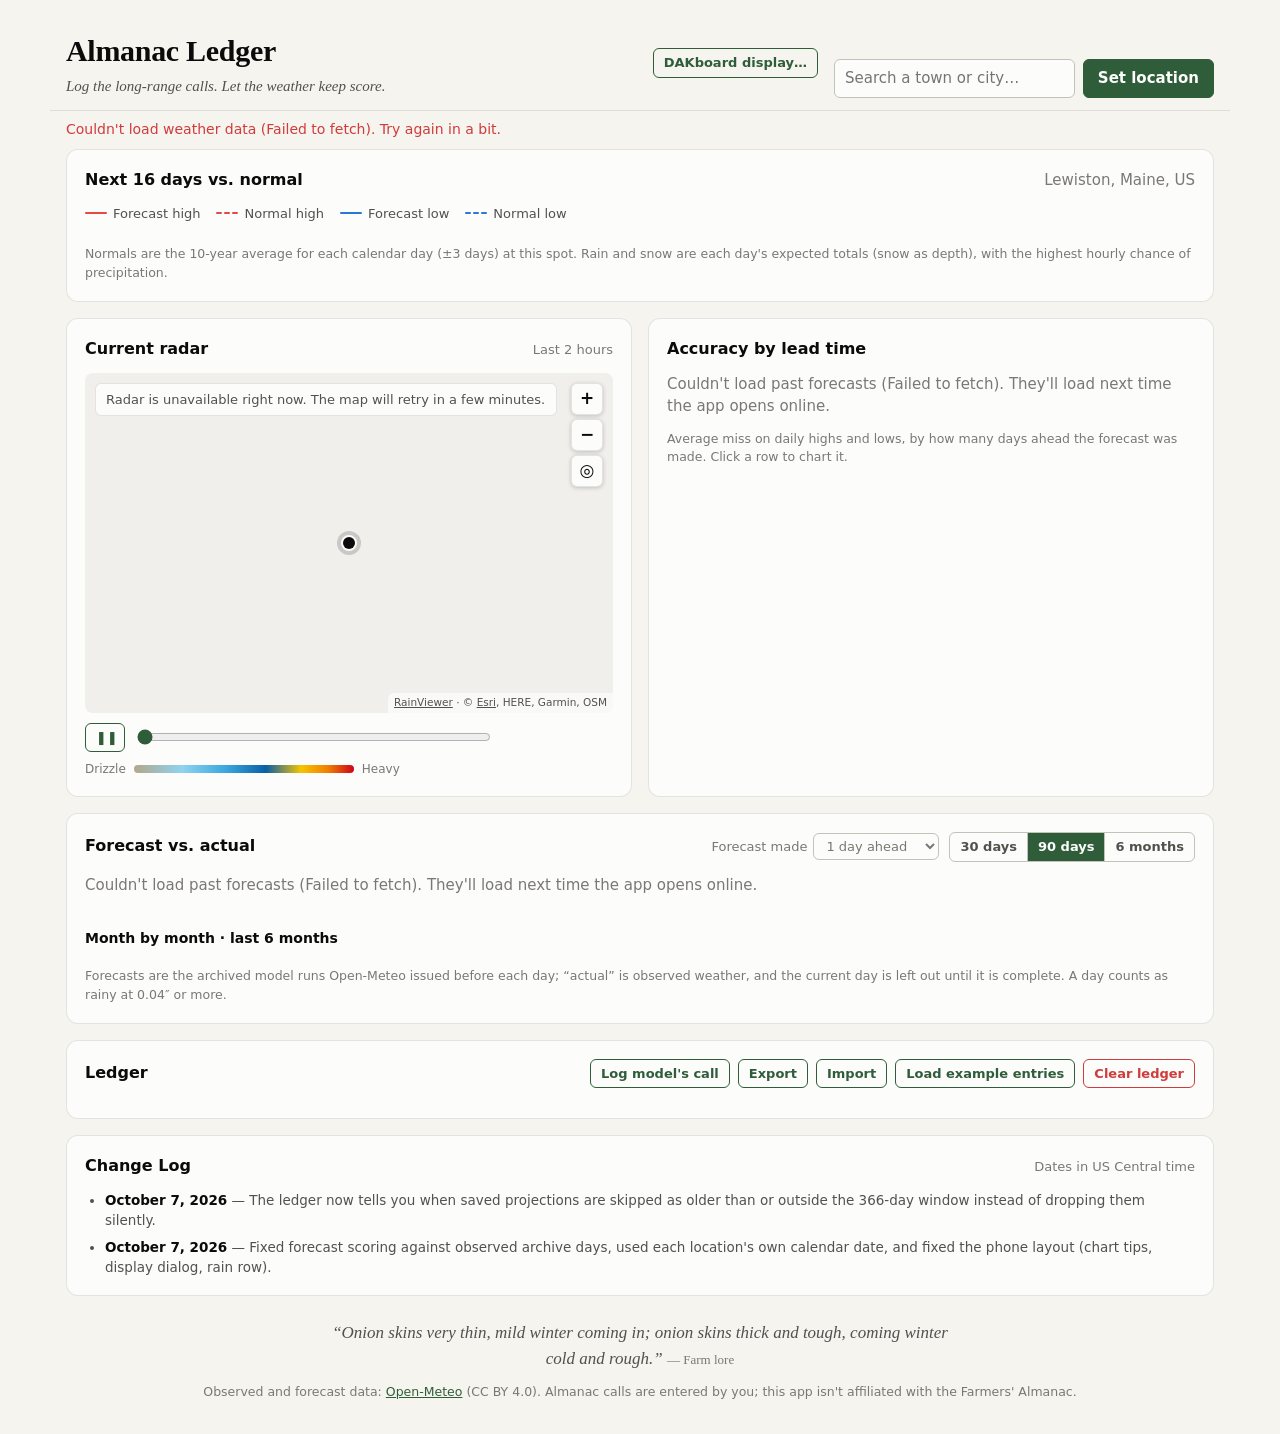
==== commit 5110c505: "Date the new Change Log entry October 7, 2026 (US Central) Co-authored-by: jm-leggi-jm <jm-leggi-jm@" ====
--- a/index.html
+++ b/index.html
@@ -101,7 +101,7 @@
         <span class="muted small">Dates in US Central time</span>
       </div>
       <ul class="changelog">
-        <li><strong>October 8, 2026</strong> — The ledger now tells you when saved projections are skipped as older than or outside the 366-day window instead of dropping them silently.</li>
+        <li><strong>October 7, 2026</strong> — The ledger now tells you when saved projections are skipped as older than or outside the 366-day window instead of dropping them silently.</li>
         <li><strong>October 7, 2026</strong> — Fixed forecast scoring against observed archive days, used each location's own calendar date, and fixed the phone layout (chart tips, display dialog, rain row).</li>
       </ul>
     </section>
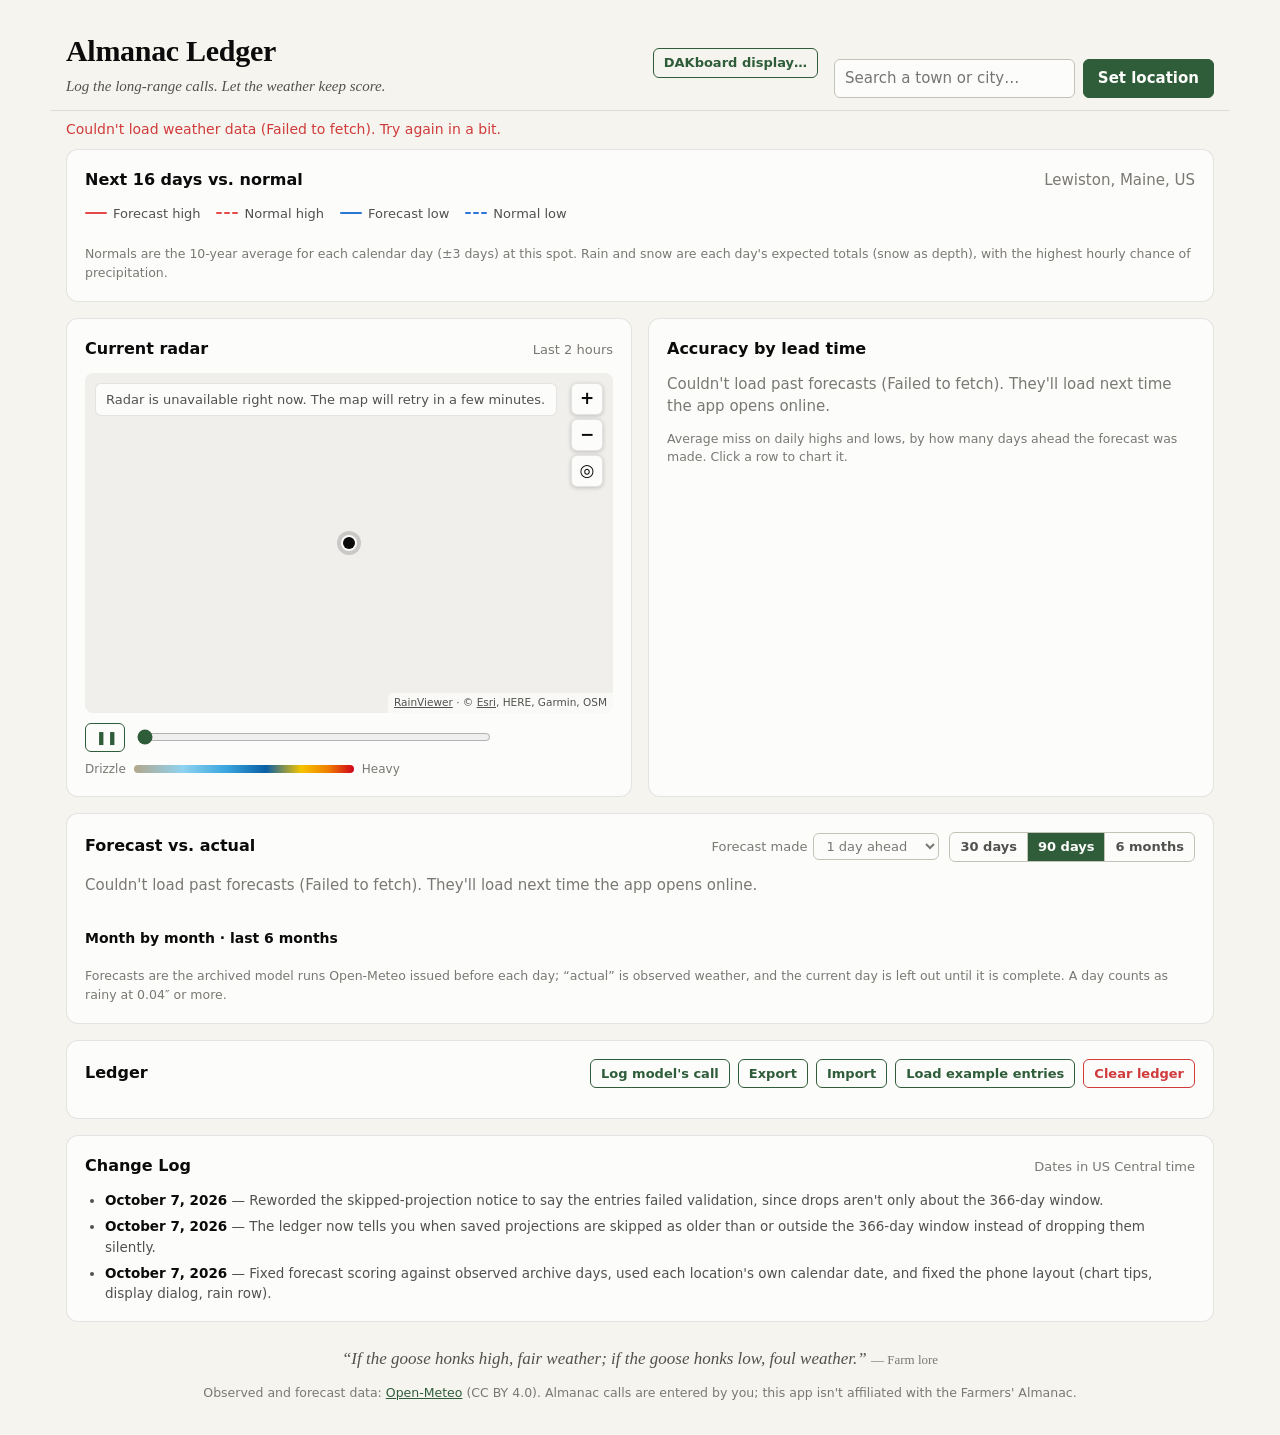
==== commit 2e336397: "Reword skipped-projection notice to failed validation The banner also counts drops for a bad id or a" ====
--- a/index.html
+++ b/index.html
@@ -101,6 +101,7 @@
         <span class="muted small">Dates in US Central time</span>
       </div>
       <ul class="changelog">
+        <li><strong>October 7, 2026</strong> — Reworded the skipped-projection notice to say the entries failed validation, since drops aren't only about the 366-day window.</li>
         <li><strong>October 7, 2026</strong> — The ledger now tells you when saved projections are skipped as older than or outside the 366-day window instead of dropping them silently.</li>
         <li><strong>October 7, 2026</strong> — Fixed forecast scoring against observed archive days, used each location's own calendar date, and fixed the phone layout (chart tips, display dialog, rain row).</li>
       </ul>
